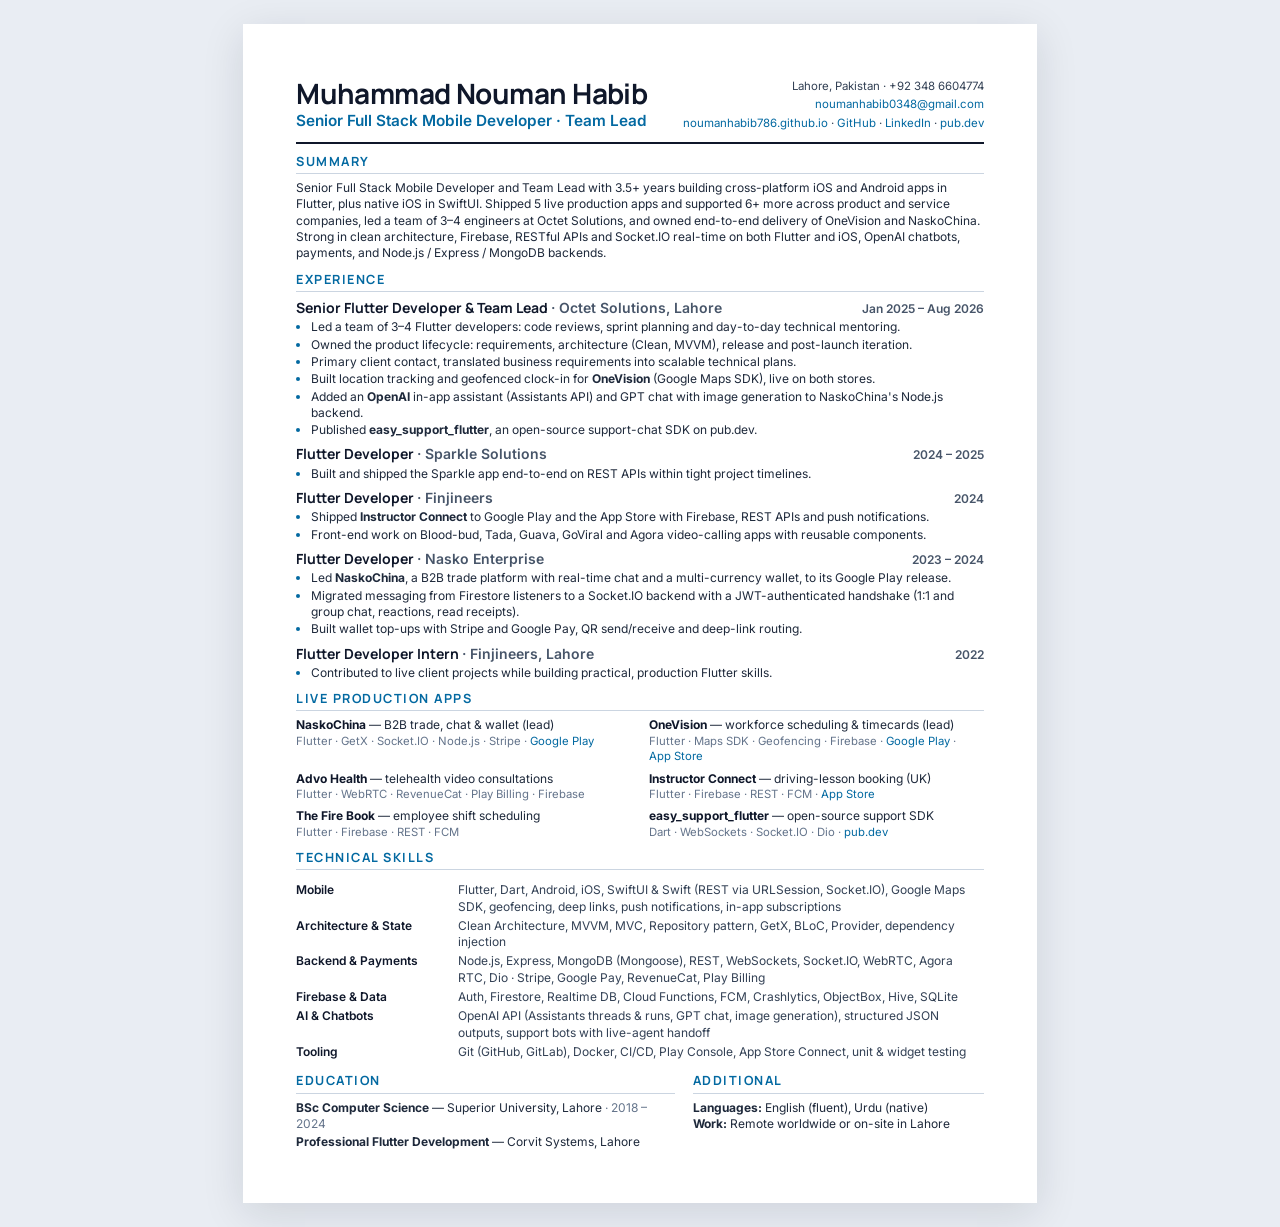
==== resume/index.html @ 506e022f "Portfolio site" ====
<!doctype html>
<html lang="en">
<head>
<meta charset="utf-8">
<meta name="viewport" content="width=device-width, initial-scale=1">
<title>Résumé — Muhammad Nouman Habib</title>
<link rel="preconnect" href="https://fonts.googleapis.com">
<link rel="preconnect" href="https://fonts.gstatic.com" crossorigin>
<link href="https://fonts.googleapis.com/css2?family=Inter:wght@400;500;600;700&family=Manrope:wght@700;800&display=swap" rel="stylesheet">
<style>
  @page { size: A4; margin: 8mm 11mm; }
  * { box-sizing: border-box; }
  body { margin: 0; background: #e9edf3; color: #1e293b; font-family: Inter, system-ui, sans-serif; font-size: 9pt; line-height: 1.36; -webkit-print-color-adjust: exact; print-color-adjust: exact; }
  .page { max-width: 210mm; margin: 24px auto; padding: 14mm; background: #fff; box-shadow: 0 10px 40px rgba(15, 23, 42, .12); }
  a { color: inherit; text-decoration: none; }
  h1, h2, h3 { font-family: Manrope, Inter, sans-serif; margin: 0; color: #0f172a; }
  header { display: flex; justify-content: space-between; gap: 20px; align-items: flex-end; padding-bottom: 10px; border-bottom: 2px solid #0f172a; }
  h1 { white-space: nowrap; font-size: 21pt; letter-spacing: -0.02em; line-height: 1.05; }
  .role { margin-top: 3px; font-size: 11.5pt; font-weight: 600; color: #0369a1; }
  .contact { text-align: right; font-size: 8.6pt; flex: none; color: #334155; line-height: 1.6; }
  .contact a { color: #0369a1; }
  section { margin-top: 9px; }
  h2 { font-size: 9.5pt; letter-spacing: .12em; text-transform: uppercase; color: #0369a1; padding-bottom: 3px; border-bottom: 1px solid #cbd5e1; margin-bottom: 6px; }
  p { margin: 0; }
  .job { margin-top: 6px; break-inside: avoid; }
  .job:first-of-type { margin-top: 0; }
  .job__top { display: flex; justify-content: space-between; gap: 12px; align-items: baseline; }
  h3 { font-size: 10.5pt; }
  h3 span { font-weight: 600; color: #475569; font-family: Inter, sans-serif; }
  .date { font-size: 9pt; font-weight: 600; color: #475569; white-space: nowrap; }
  ul { margin: 2px 0 0; padding-left: 15px; }
  li { margin-top: 1px; }
  li::marker { color: #0369a1; }
  .apps { display: grid; grid-template-columns: 1fr 1fr; gap: 6px 18px; }
  .app { break-inside: avoid; }
  .app b { color: #0f172a; }
  .app small { display: block; color: #64748b; font-size: 8.5pt; }
  .app small a { color: #0369a1; white-space: nowrap; }
  .skills { display: grid; grid-template-columns: 150px 1fr; gap: 3px 12px; }
  .skills dt { font-weight: 600; color: #0f172a; }
  .skills dd { margin: 0; color: #334155; }
  .two { display: grid; grid-template-columns: 1.3fr 1fr; gap: 18px; }
  .muted { color: #64748b; }
  @media print {
    body { background: #fff; }
    .page { margin: 0; padding: 0; box-shadow: none; max-width: none; }
  }
  @media (max-width: 720px) {
    .page { margin: 0; padding: 20px 16px; }
    header { flex-direction: column; align-items: flex-start; }
    .contact { text-align: left; }
    .apps, .two { grid-template-columns: 1fr; }
    .skills { grid-template-columns: 1fr; }
    .skills dd { margin-bottom: 6px; }
    .job__top { flex-direction: column; gap: 0; }
  }
</style>
</head>
<body>
<div class="page">
  <header>
    <div>
      <h1>Muhammad Nouman Habib</h1>
      <p class="role">Senior Full Stack Mobile Developer · Team Lead</p>
    </div>
    <div class="contact">
      Lahore, Pakistan · +92 348 6604774<br>
      <a href="mailto:noumanhabib0348@gmail.com">noumanhabib0348@gmail.com</a><br>
      <a href="https://noumanhabib786.github.io">noumanhabib786.github.io</a> ·
      <a href="https://github.com/NoumanHabib786">GitHub</a> ·
      <a href="https://www.linkedin.com/in/nouman-habib-0208b1220">LinkedIn</a> ·
      <a href="https://pub.dev/packages/easy_support_flutter">pub.dev</a>
    </div>
  </header>

  <section>
    <h2>Summary</h2>
    <p>Senior Full Stack Mobile Developer and Team Lead with 3.5+ years building cross-platform iOS and Android apps in Flutter, plus native iOS in SwiftUI. Shipped 5 live production apps and supported 6+ more across product and service companies, led a team of 3–4 engineers at Octet Solutions, and owned end-to-end delivery of OneVision and NaskoChina. Strong in clean architecture, Firebase, RESTful APIs and Socket.IO real-time on both Flutter and iOS, OpenAI chatbots, payments, and Node.js / Express / MongoDB backends.</p>
  </section>

  <section>
    <h2>Experience</h2>

    <div class="job">
      <div class="job__top"><h3>Senior Flutter Developer &amp; Team Lead <span>· Octet Solutions, Lahore</span></h3><span class="date">Jan 2025 – Aug 2026</span></div>
      <ul>
        <li>Led a team of 3–4 Flutter developers: code reviews, sprint planning and day-to-day technical mentoring.</li>
        <li>Owned the product lifecycle: requirements, architecture (Clean, MVVM), release and post-launch iteration.</li>
        <li>Primary client contact, translated business requirements into scalable technical plans.</li>
        <li>Built location tracking and geofenced clock-in for <b>OneVision</b> (Google Maps SDK), live on both stores.</li>
        <li>Added an <b>OpenAI</b> in-app assistant (Assistants API) and GPT chat with image generation to NaskoChina's Node.js backend.</li>
        <li>Published <b>easy_support_flutter</b>, an open-source support-chat SDK on pub.dev.</li>
      </ul>
    </div>

    <div class="job">
      <div class="job__top"><h3>Flutter Developer <span>· Sparkle Solutions</span></h3><span class="date">2024 – 2025</span></div>
      <ul>
        <li>Built and shipped the Sparkle app end-to-end on REST APIs within tight project timelines.</li>
      </ul>
    </div>

    <div class="job">
      <div class="job__top"><h3>Flutter Developer <span>· Finjineers</span></h3><span class="date">2024</span></div>
      <ul>
        <li>Shipped <b>Instructor Connect</b> to Google Play and the App Store with Firebase, REST APIs and push notifications.</li>
        <li>Front-end work on Blood-bud, Tada, Guava, GoViral and Agora video-calling apps with reusable components.</li>
      </ul>
    </div>

    <div class="job">
      <div class="job__top"><h3>Flutter Developer <span>· Nasko Enterprise</span></h3><span class="date">2023 – 2024</span></div>
      <ul>
        <li>Led <b>NaskoChina</b>, a B2B trade platform with real-time chat and a multi-currency wallet, to its Google Play release.</li>
        <li>Migrated messaging from Firestore listeners to a Socket.IO backend with a JWT-authenticated handshake (1:1 and group chat, reactions, read receipts).</li>
        <li>Built wallet top-ups with Stripe and Google Pay, QR send/receive and deep-link routing.</li>
      </ul>
    </div>

    <div class="job">
      <div class="job__top"><h3>Flutter Developer Intern <span>· Finjineers, Lahore</span></h3><span class="date">2022</span></div>
      <ul><li>Contributed to live client projects while building practical, production Flutter skills.</li></ul>
    </div>
  </section>

  <section>
    <h2>Live Production Apps</h2>
    <div class="apps">
      <div class="app"><b>NaskoChina</b> — B2B trade, chat &amp; wallet (lead)<small>Flutter · GetX · Socket.IO · Node.js · Stripe · <a href="https://play.google.com/store/apps/details?id=com.qrm.naskochina">Google Play</a></small></div>
      <div class="app"><b>OneVision</b> — workforce scheduling &amp; timecards (lead)<small>Flutter · Maps SDK · Geofencing · Firebase · <a href="https://play.google.com/store/apps/details?id=onevision.io.ui">Google Play</a> · <a href="https://apps.apple.com/us/app/onevision/id1583380071">App Store</a></small></div>
      <div class="app"><b>Advo Health</b> — telehealth video consultations<small>Flutter · WebRTC · RevenueCat · Play Billing · Firebase</small></div>
      <div class="app"><b>Instructor Connect</b> — driving-lesson booking (UK)<small>Flutter · Firebase · REST · FCM · <a href="https://apps.apple.com/gb/app/instructor-connect/id6478342769">App Store</a></small></div>
      <div class="app"><b>The Fire Book</b> — employee shift scheduling<small>Flutter · Firebase · REST · FCM</small></div>
      <div class="app"><b>easy_support_flutter</b> — open-source support SDK<small>Dart · WebSockets · Socket.IO · Dio · <a href="https://pub.dev/packages/easy_support_flutter">pub.dev</a></small></div>
    </div>
  </section>

  <section>
    <h2>Technical Skills</h2>
    <dl class="skills">
      <dt>Mobile</dt><dd>Flutter, Dart, Android, iOS, SwiftUI &amp; Swift (REST via URLSession, Socket.IO), Google Maps SDK, geofencing, deep links, push notifications, in-app subscriptions</dd>
      <dt>Architecture &amp; State</dt><dd>Clean Architecture, MVVM, MVC, Repository pattern, GetX, BLoC, Provider, dependency injection</dd>
      <dt>Backend &amp; Payments</dt><dd>Node.js, Express, MongoDB (Mongoose), REST, WebSockets, Socket.IO, WebRTC, Agora RTC, Dio · Stripe, Google Pay, RevenueCat, Play Billing</dd>
      <dt>Firebase &amp; Data</dt><dd>Auth, Firestore, Realtime DB, Cloud Functions, FCM, Crashlytics, ObjectBox, Hive, SQLite</dd>
      <dt>AI &amp; Chatbots</dt><dd>OpenAI API (Assistants threads &amp; runs, GPT chat, image generation), structured JSON outputs, support bots with live-agent handoff</dd>
      <dt>Tooling</dt><dd>Git (GitHub, GitLab), Docker, CI/CD, Play Console, App Store Connect, unit &amp; widget testing</dd>
    </dl>
  </section>

  <section class="two">
    <div>
      <h2>Education</h2>
      <p><b>BSc Computer Science</b> — Superior University, Lahore <span class="muted">· 2018 – 2024</span></p>
      <p style="margin-top:2px"><b>Professional Flutter Development</b> — Corvit Systems, Lahore</p>
    </div>
    <div>
      <h2>Additional</h2>
      <p><b>Languages:</b> English (fluent), Urdu (native)</p>
      <p><b>Work:</b> Remote worldwide or on-site in Lahore</p>
    </div>
  </section>
</div>
</body>
</html>
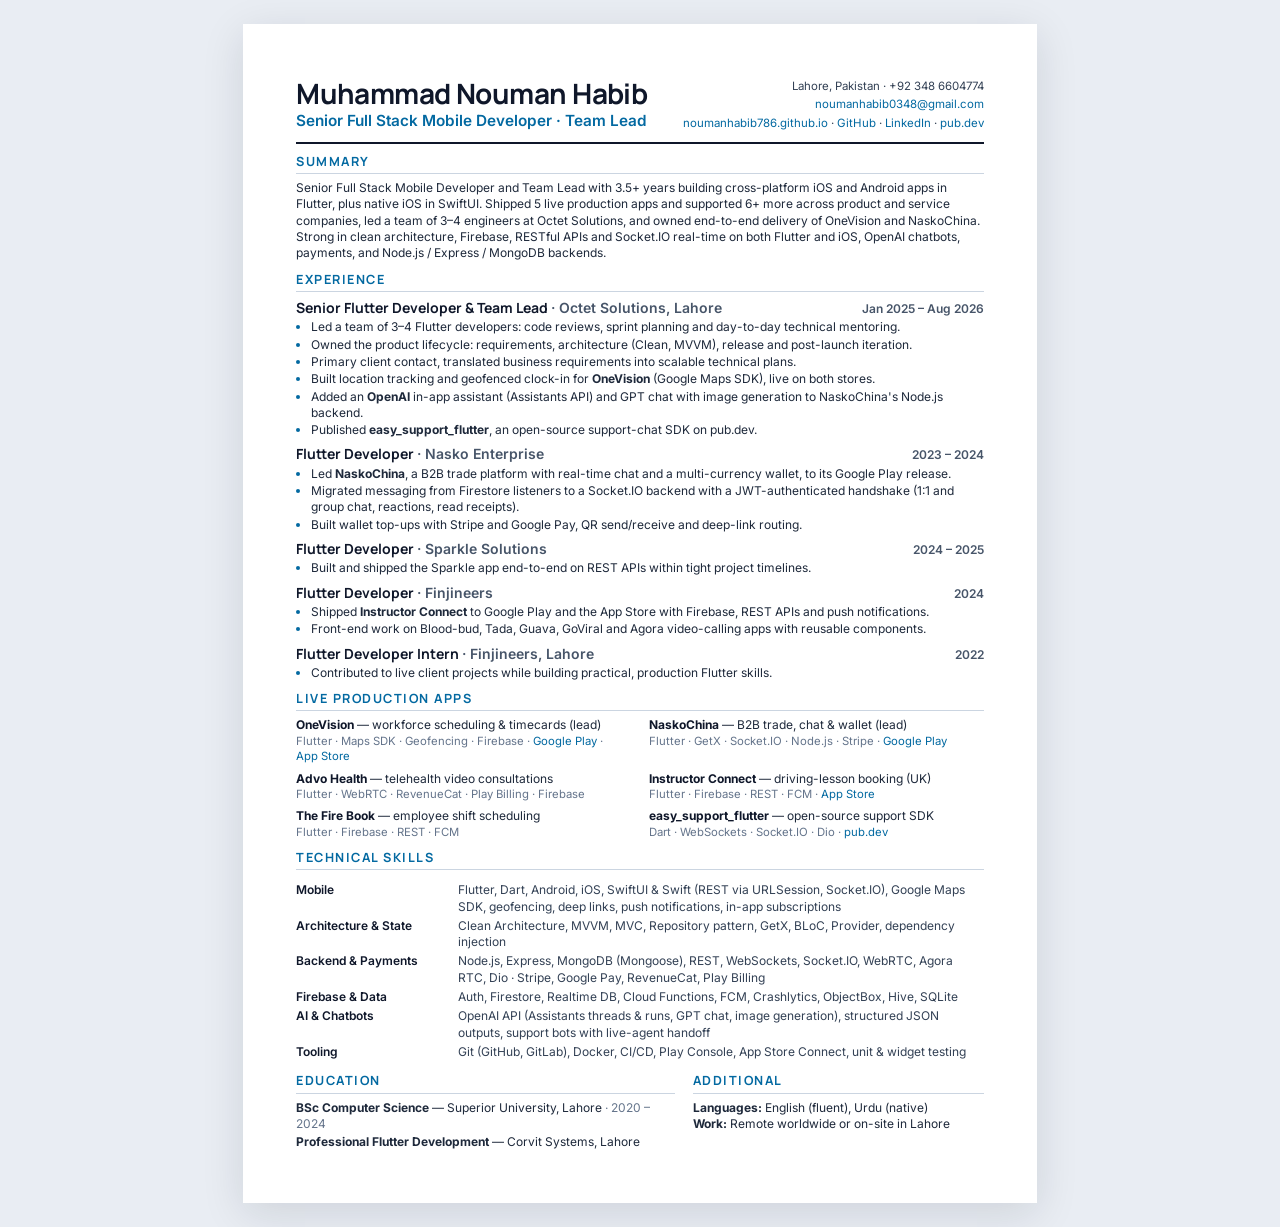
==== commit 0a2145cc: "Nasko Enterprise second in resume" ====
--- a/resume/index.html
+++ b/resume/index.html
@@ -94,6 +94,15 @@
     </div>
 
     <div class="job">
+      <div class="job__top"><h3>Flutter Developer <span>· Nasko Enterprise</span></h3><span class="date">2023 – 2024</span></div>
+      <ul>
+        <li>Led <b>NaskoChina</b>, a B2B trade platform with real-time chat and a multi-currency wallet, to its Google Play release.</li>
+        <li>Migrated messaging from Firestore listeners to a Socket.IO backend with a JWT-authenticated handshake (1:1 and group chat, reactions, read receipts).</li>
+        <li>Built wallet top-ups with Stripe and Google Pay, QR send/receive and deep-link routing.</li>
+      </ul>
+    </div>
+
+    <div class="job">
       <div class="job__top"><h3>Flutter Developer <span>· Sparkle Solutions</span></h3><span class="date">2024 – 2025</span></div>
       <ul>
         <li>Built and shipped the Sparkle app end-to-end on REST APIs within tight project timelines.</li>
@@ -108,14 +117,6 @@
       </ul>
     </div>
 
-    <div class="job">
-      <div class="job__top"><h3>Flutter Developer <span>· Nasko Enterprise</span></h3><span class="date">2023 – 2024</span></div>
-      <ul>
-        <li>Led <b>NaskoChina</b>, a B2B trade platform with real-time chat and a multi-currency wallet, to its Google Play release.</li>
-        <li>Migrated messaging from Firestore listeners to a Socket.IO backend with a JWT-authenticated handshake (1:1 and group chat, reactions, read receipts).</li>
-        <li>Built wallet top-ups with Stripe and Google Pay, QR send/receive and deep-link routing.</li>
-      </ul>
-    </div>
 
     <div class="job">
       <div class="job__top"><h3>Flutter Developer Intern <span>· Finjineers, Lahore</span></h3><span class="date">2022</span></div>
@@ -126,8 +127,8 @@
   <section>
     <h2>Live Production Apps</h2>
     <div class="apps">
+      <div class="app"><b>OneVision</b> — workforce scheduling &amp; timecards (lead)<small>Flutter · Maps SDK · Geofencing · Firebase · <a href="https://play.google.com/store/apps/details?id=onevision.io.ui">Google Play</a> · <a href="https://apps.apple.com/us/app/onevision/id1583380071">App Store</a></small></div>
       <div class="app"><b>NaskoChina</b> — B2B trade, chat &amp; wallet (lead)<small>Flutter · GetX · Socket.IO · Node.js · Stripe · <a href="https://play.google.com/store/apps/details?id=com.qrm.naskochina">Google Play</a></small></div>
-      <div class="app"><b>OneVision</b> — workforce scheduling &amp; timecards (lead)<small>Flutter · Maps SDK · Geofencing · Firebase · <a href="https://play.google.com/store/apps/details?id=onevision.io.ui">Google Play</a> · <a href="https://apps.apple.com/us/app/onevision/id1583380071">App Store</a></small></div>
       <div class="app"><b>Advo Health</b> — telehealth video consultations<small>Flutter · WebRTC · RevenueCat · Play Billing · Firebase</small></div>
       <div class="app"><b>Instructor Connect</b> — driving-lesson booking (UK)<small>Flutter · Firebase · REST · FCM · <a href="https://apps.apple.com/gb/app/instructor-connect/id6478342769">App Store</a></small></div>
       <div class="app"><b>The Fire Book</b> — employee shift scheduling<small>Flutter · Firebase · REST · FCM</small></div>
@@ -150,7 +151,7 @@
   <section class="two">
     <div>
       <h2>Education</h2>
-      <p><b>BSc Computer Science</b> — Superior University, Lahore <span class="muted">· 2018 – 2024</span></p>
+      <p><b>BSc Computer Science</b> — Superior University, Lahore <span class="muted">· 2020 – 2024</span></p>
       <p style="margin-top:2px"><b>Professional Flutter Development</b> — Corvit Systems, Lahore</p>
     </div>
     <div>
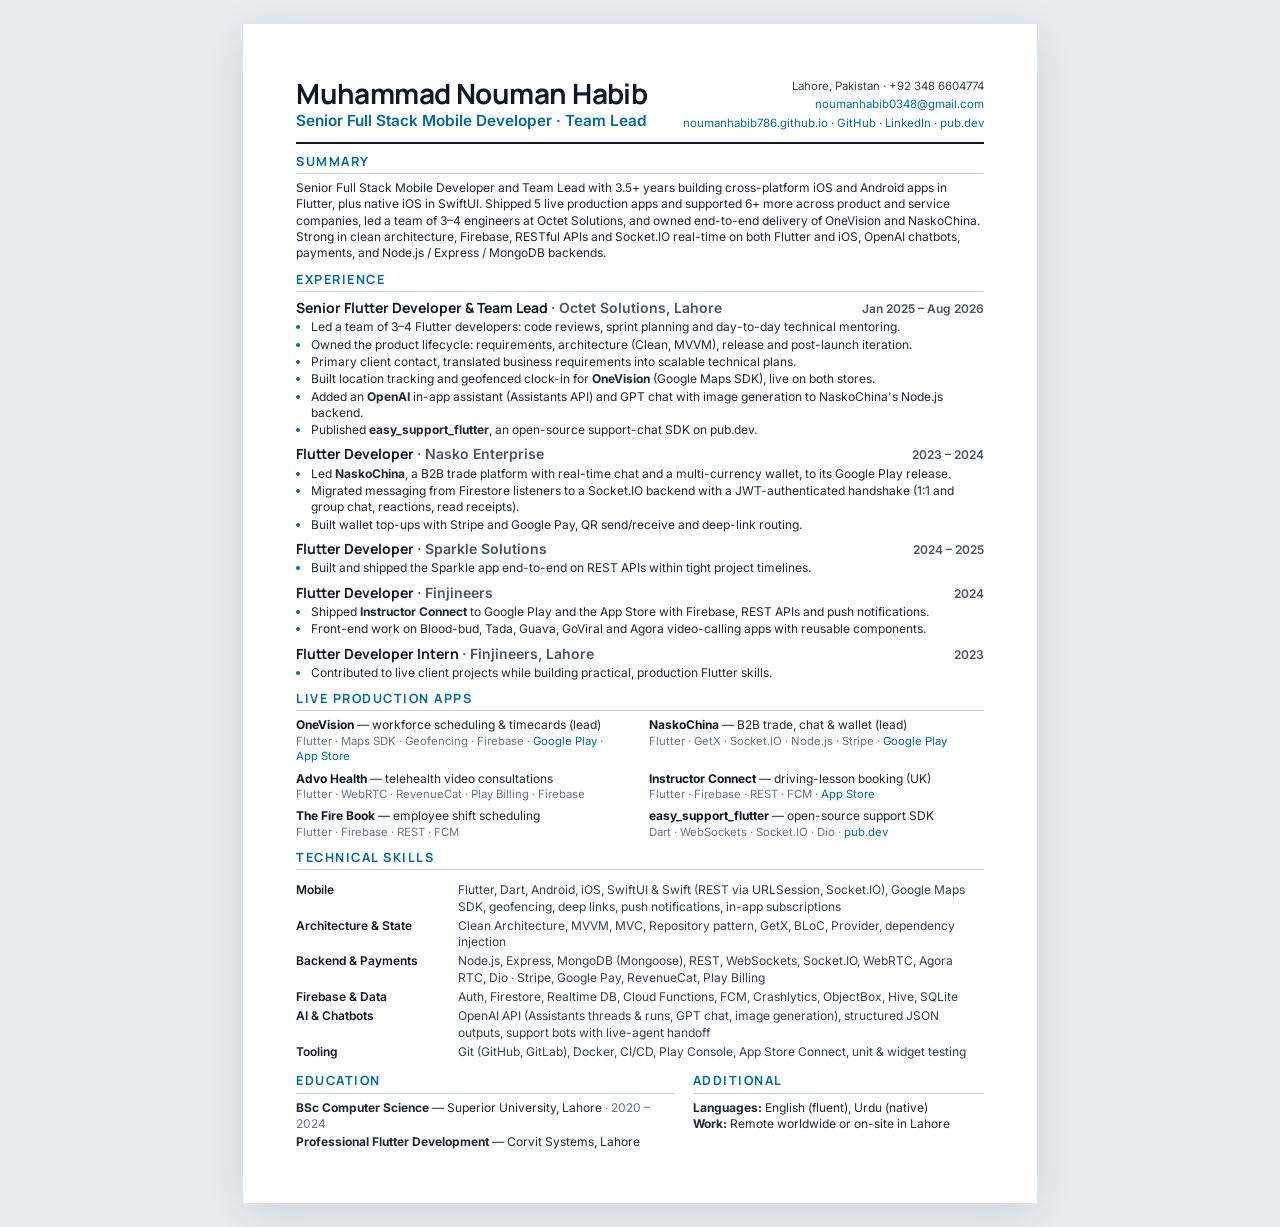
==== commit b64b6007: "Intern 2023, NaskoChina second in site timeline" ====
--- a/resume/index.html
+++ b/resume/index.html
@@ -119,7 +119,7 @@
 
 
     <div class="job">
-      <div class="job__top"><h3>Flutter Developer Intern <span>· Finjineers, Lahore</span></h3><span class="date">2022</span></div>
+      <div class="job__top"><h3>Flutter Developer Intern <span>· Finjineers, Lahore</span></h3><span class="date">2023</span></div>
       <ul><li>Contributed to live client projects while building practical, production Flutter skills.</li></ul>
     </div>
   </section>
